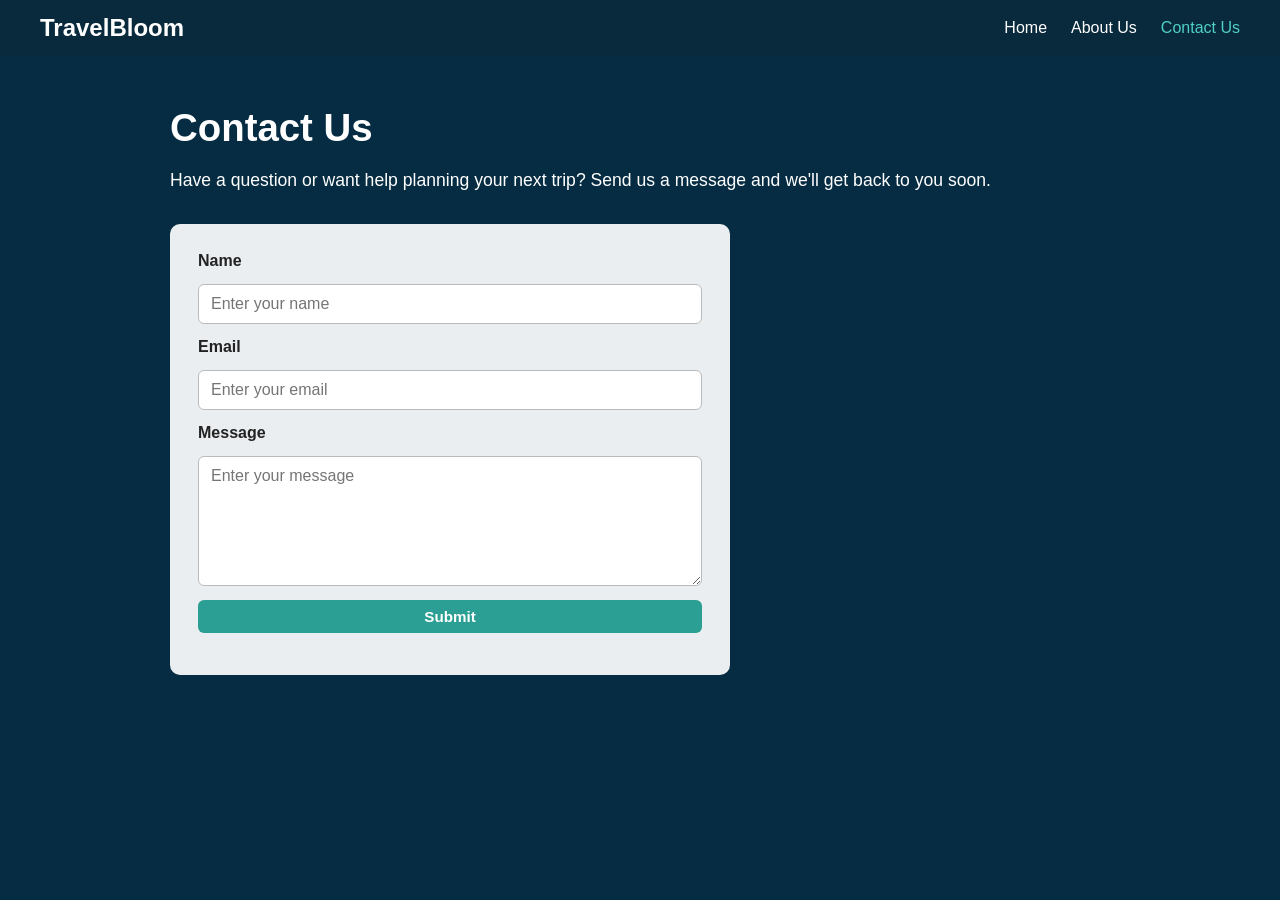
==== contact_us.html @ 80c16c59 "Add files via upload" ====
<!DOCTYPE html>
<html lang="en">
<head>
  <meta charset="UTF-8">
  <meta name="viewport" content="width=device-width, initial-scale=1.0">
  <title>TravelBloom | Contact Us</title>
  <link rel="stylesheet" href="travel_recommendation.css">
</head>
<body>
  <nav class="navbar">
    <a href="travel_recommendation.html" class="logo">TravelBloom</a>
    <ul class="nav-links">
      <li><a href="travel_recommendation.html">Home</a></li>
      <li><a href="about_us.html">About Us</a></li>
      <li><a href="contact_us.html" class="active">Contact Us</a></li>
    </ul>
  </nav>

  <main class="page">
    <h1>Contact Us</h1>
    <p>Have a question or want help planning your next trip? Send us a message and we'll get back to you soon.</p>

    <form class="contact-form" id="contactForm">
      <label for="name">Name</label>
      <input type="text" id="name" name="name" placeholder="Enter your name" required>

      <label for="email">Email</label>
      <input type="email" id="email" name="email" placeholder="Enter your email" required>

      <label for="message">Message</label>
      <textarea id="message" name="message" placeholder="Enter your message" required></textarea>

      <button type="submit" class="btn">Submit</button>
      <div class="form-status" id="formStatus"></div>
    </form>
  </main>

  <script>
    document.getElementById('contactForm').addEventListener('submit', function (e) {
      e.preventDefault();
      document.getElementById('formStatus').textContent = 'Thank you! Your message has been sent.';
      this.reset();
    });
  </script>
</body>
</html>
---- travel_recommendation.css ----
* { box-sizing: border-box; margin: 0; padding: 0; }

body {
  font-family: "Segoe UI", Arial, sans-serif;
  color: #fff;
  min-height: 100vh;
  background: linear-gradient(rgba(0, 30, 50, 0.55), rgba(0, 30, 50, 0.55)),
    url("https://loremflickr.com/1600/900/travel,beach?lock=7") center/cover fixed, #0b3d55;
}

/* ---------- Navbar ---------- */
.navbar {
  position: sticky; top: 0; z-index: 10;
  display: flex; align-items: center; justify-content: space-between;
  flex-wrap: wrap; gap: 12px;
  padding: 14px 40px;
  background: rgba(10, 40, 60, 0.85);
}
.logo { font-size: 1.5rem; font-weight: 700; color: #fff; text-decoration: none; }
.nav-links { display: flex; gap: 24px; list-style: none; }
.nav-links a { color: #fff; text-decoration: none; font-weight: 500; }
.nav-links a:hover, .nav-links a.active { color: #4fd1c5; }

.search-box { display: flex; gap: 8px; }
.search-box input {
  padding: 8px 12px; border: none; border-radius: 6px; width: 220px; font-size: 0.95rem;
}
.btn {
  padding: 8px 16px; border: none; border-radius: 6px; cursor: pointer;
  background: #2c9f94; color: #fff; font-weight: 600; font-size: 0.95rem;
}
.btn:hover { background: #237f76; }
.btn.secondary { background: #c0392b; }
.btn.secondary:hover { background: #962d22; }

/* ---------- Home ---------- */
.home { display: flex; gap: 40px; padding: 60px 40px; align-items: flex-start; flex-wrap: wrap; }
.intro { flex: 1 1 380px; max-width: 560px; }
.intro h1 { font-size: 3rem; line-height: 1.15; margin-bottom: 18px; }
.intro p { font-size: 1.1rem; line-height: 1.6; margin-bottom: 26px; }
.social { display: flex; gap: 14px; margin-top: 30px; }
.social a {
  width: 40px; height: 40px; border-radius: 50%; display: grid; place-items: center;
  background: rgba(255,255,255,0.15); color: #fff; text-decoration: none; font-weight: 700;
}

#results { flex: 1 1 380px; display: flex; flex-direction: column; gap: 20px; max-width: 520px; }
.card { background: #fff; color: #222; border-radius: 10px; overflow: hidden; box-shadow: 0 6px 20px rgba(0,0,0,0.3); }
.card img { width: 100%; height: 220px; object-fit: cover; display: block; background: #ddd; }
.card-body { padding: 16px; }
.card-body h3 { margin-bottom: 8px; }
.card-body p { margin-bottom: 12px; line-height: 1.5; }
.card-body .time { font-size: 0.9rem; color: #555; margin-bottom: 12px; }
.message { background: rgba(255,255,255,0.9); color: #333; padding: 16px; border-radius: 8px; }

/* ---------- About / Contact ---------- */
.page { max-width: 1000px; margin: 50px auto; padding: 0 30px; }
.page h1 { font-size: 2.4rem; margin-bottom: 16px; }
.page > p { font-size: 1.1rem; line-height: 1.6; margin-bottom: 30px; }
.team { display: grid; grid-template-columns: repeat(auto-fit, minmax(240px, 1fr)); gap: 20px; }
.member { background: rgba(255,255,255,0.92); color: #222; padding: 22px; border-radius: 10px; text-align: center; }
.member .avatar {
  width: 70px; height: 70px; border-radius: 50%; margin: 0 auto 12px; display: grid; place-items: center;
  background: #2c9f94; color: #fff; font-size: 1.5rem; font-weight: 700;
}
.member h3 { margin-bottom: 4px; }
.member .role { color: #2c9f94; font-weight: 600; margin-bottom: 10px; }

.contact-form {
  background: rgba(255,255,255,0.92); color: #222; padding: 28px; border-radius: 10px;
  display: flex; flex-direction: column; gap: 14px; max-width: 560px;
}
.contact-form label { font-weight: 600; }
.contact-form input, .contact-form textarea {
  padding: 10px 12px; border: 1px solid #bbb; border-radius: 6px; font-size: 1rem; font-family: inherit;
}
.contact-form textarea { min-height: 130px; resize: vertical; }
.form-status { color: #237f76; font-weight: 600; }

@media (max-width: 700px) {
  .navbar { padding: 12px 18px; }
  .search-box input { width: 150px; }
  .intro h1 { font-size: 2.2rem; }
  .home { padding: 30px 18px; }
}
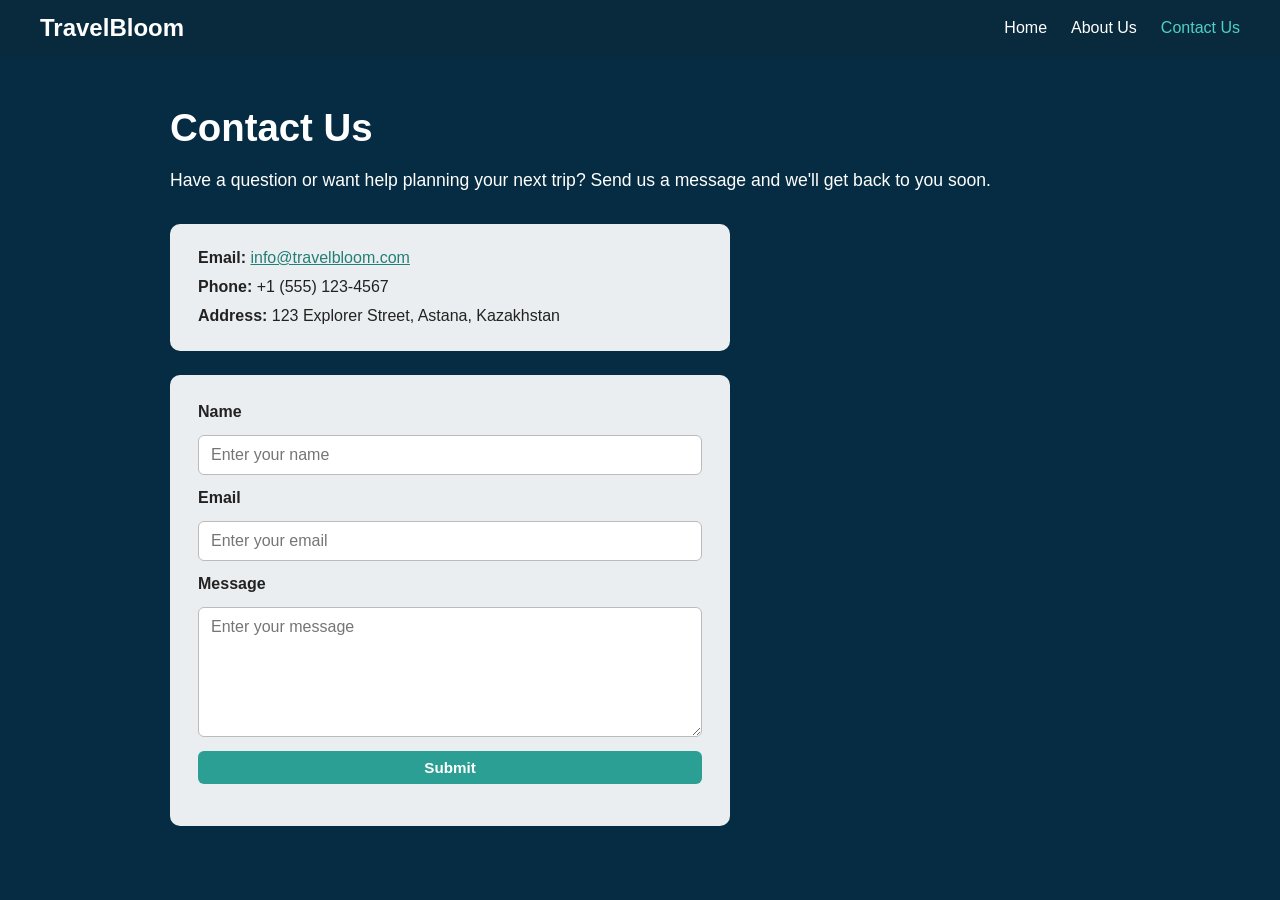
==== commit a6184c07: "Add files via upload" ====
--- a/contact_us.html
+++ b/contact_us.html
@@ -19,6 +19,12 @@
   <main class="page">
     <h1>Contact Us</h1>
     <p>Have a question or want help planning your next trip? Send us a message and we'll get back to you soon.</p>
+
+    <div class="contact-info">
+      <p><strong>Email:</strong> <a href="mailto:info@travelbloom.com">info@travelbloom.com</a></p>
+      <p><strong>Phone:</strong> +1 (555) 123-4567</p>
+      <p><strong>Address:</strong> 123 Explorer Street, Astana, Kazakhstan</p>
+    </div>
 
     <form class="contact-form" id="contactForm">
       <label for="name">Name</label>
--- a/travel_recommendation.css
+++ b/travel_recommendation.css
@@ -5,7 +5,7 @@
   color: #fff;
   min-height: 100vh;
   background: linear-gradient(rgba(0, 30, 50, 0.55), rgba(0, 30, 50, 0.55)),
-    url("https://loremflickr.com/1600/900/travel,beach?lock=7") center/cover fixed, #0b3d55;
+    url("https://commons.wikimedia.org/wiki/Special:FilePath/Praia_de_Copacabana_-_Rio_de_Janeiro%2C_Brasil.jpg?width=1600") center/cover fixed, #0b3d55;
 }
 
 /* ---------- Navbar ---------- */
@@ -83,3 +83,9 @@
   .intro h1 { font-size: 2.2rem; }
   .home { padding: 30px 18px; }
 }
+
+.contact-info {
+  background: rgba(255,255,255,0.92); color: #222; padding: 20px 28px; border-radius: 10px;
+  max-width: 560px; margin-bottom: 24px; line-height: 1.8;
+}
+.contact-info a { color: #237f76; }
